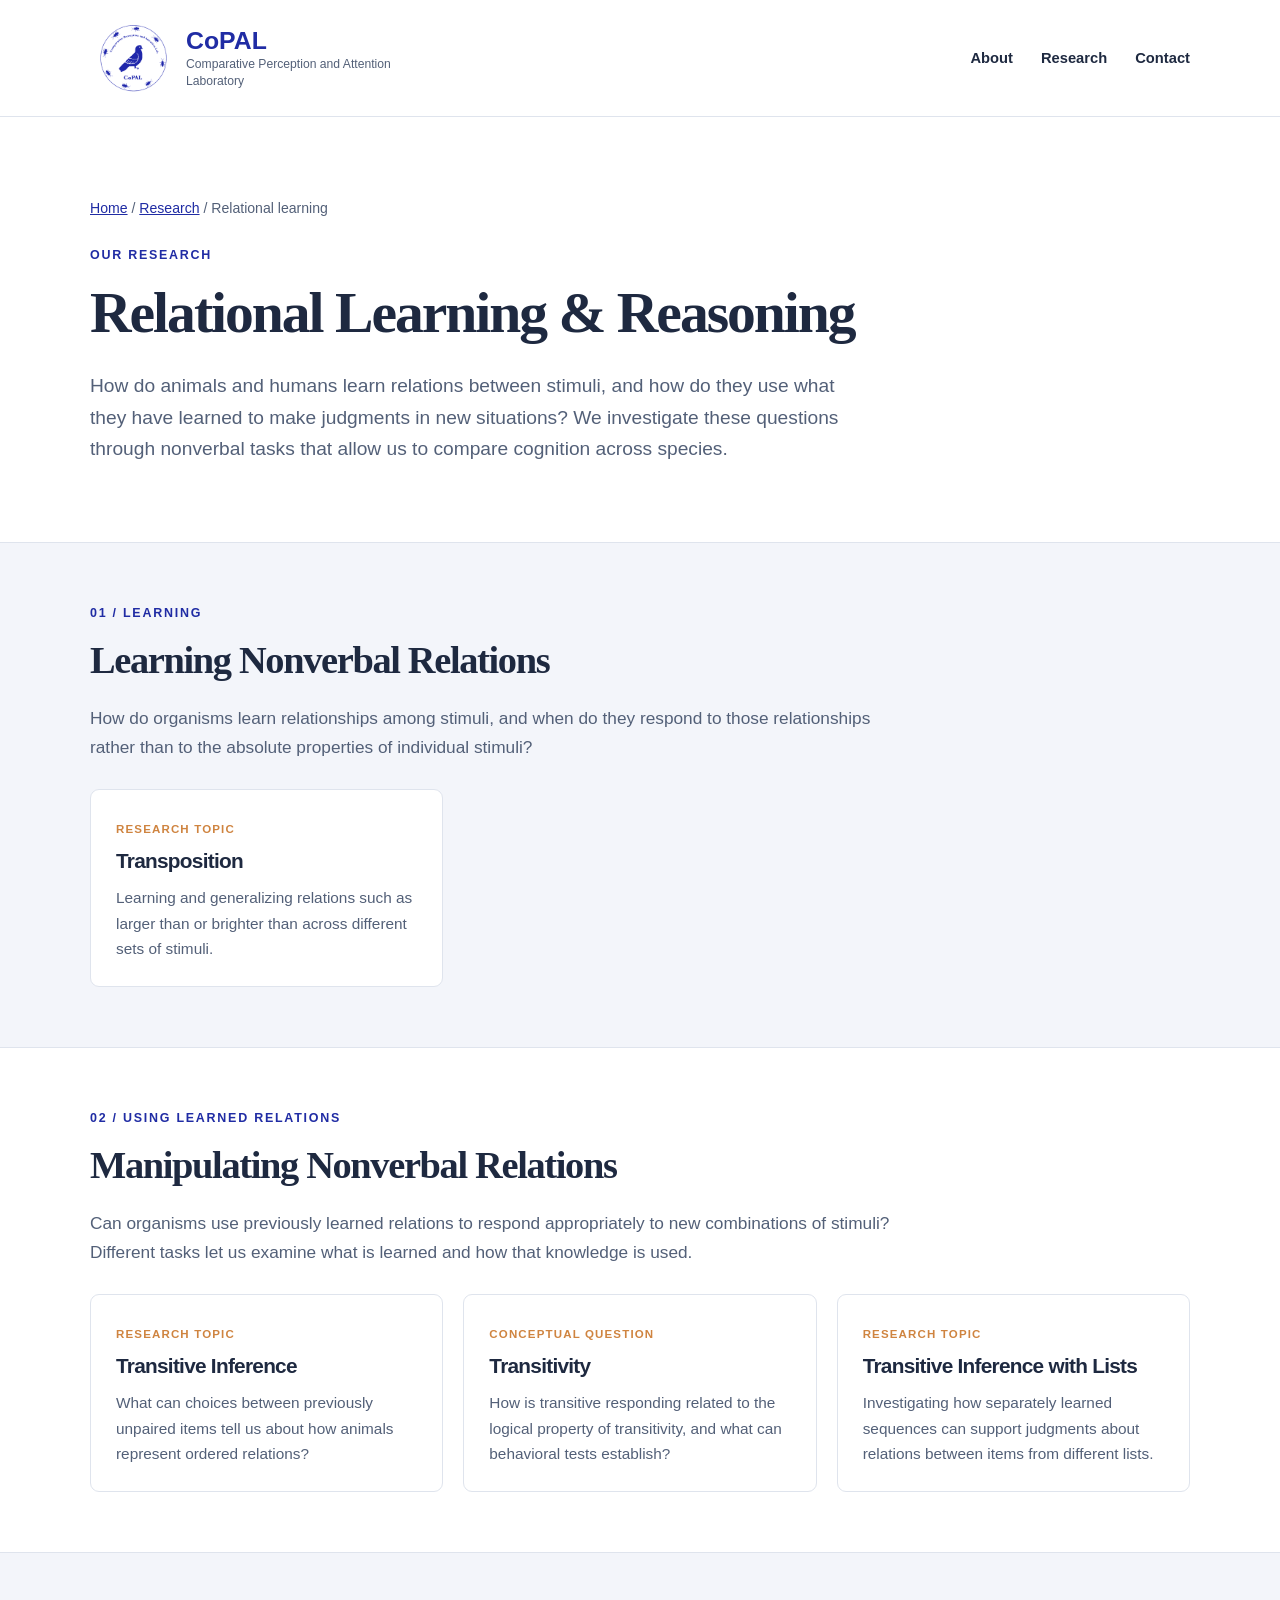
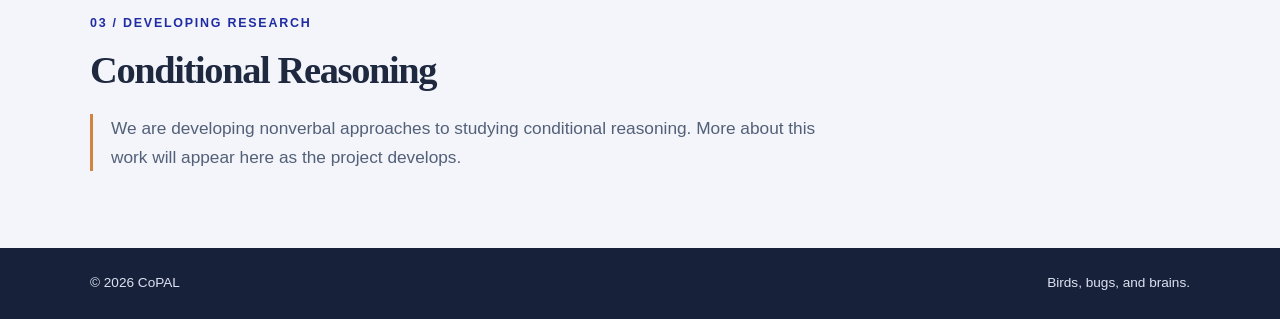
==== relational-learning.html @ 9eddc349 "Relational learning research page" ====
<!doctype html>
<html lang="en">
<head>
  <meta charset="utf-8">
  <meta name="viewport" content="width=device-width, initial-scale=1">
  <meta name="description" content="Explore CoPAL research on learning and using nonverbal relations, including transposition, transitive inference, transitivity, and list linking.">
  <title>Relational Learning &amp; Reasoning | CoPAL</title>
  <link rel="stylesheet" href="style.css">
  <style>
    /* Page-specific layout. The main colors and typography live in style.css. */
    .page-intro { padding-top: 66px; padding-bottom: 58px; }
    .page-intro h1 { max-width: 850px; }
    .page-intro .intro { max-width: 780px; }
    .breadcrumb { font-size: .88rem; margin-bottom: 25px; color: var(--muted); }
    .breadcrumb a { color: var(--blue); }
    .topic-section { padding: 60px 0; border-top: 1px solid var(--line); }
    .topic-section:nth-of-type(even) { background: var(--mist); }
    .topic-lead { max-width: 800px; color: var(--muted); font-size: 1.08rem; }
    .project-grid { display: grid; grid-template-columns: repeat(3, minmax(0, 1fr)); gap: 20px; margin-top: 28px; }
    .project-card { border: 1px solid var(--line); background: white; border-radius: 9px; padding: 25px; }
    .project-card h3 { margin: 8px 0 12px; }
    .project-card p { color: var(--muted); font-size: .96rem; margin: 0; }
    .project-label { color: var(--accent); text-transform: uppercase; letter-spacing: .1em; font-size: .72rem; font-weight: 800; }
    .project-card.single { max-width: 650px; }
    .coming-soon { border-left: 3px solid var(--accent); padding-left: 18px; max-width: 760px; }
    @media (max-width: 760px) { .page-intro { padding-top: 40px; padding-bottom: 40px; } .topic-section { padding: 42px 0; } .project-grid { grid-template-columns: 1fr; } }
  </style>
</head>
<body>
  <a class="skip-link" href="#main">Skip to content</a>
  <header class="site-header">
    <div class="container header-inner">
      <a class="brand" href="index.html" aria-label="CoPAL home">
        <img src="images/copal-logo.png" alt="CoPAL logo with pigeon and cockroaches" width="82" height="82">
        <span><strong>CoPAL</strong><small>Comparative Perception and Attention Laboratory</small></span>
      </a>
      <nav aria-label="Main navigation">
        <a href="index.html#about">About</a>
        <a href="index.html#research" aria-current="page">Research</a>
        <a href="index.html#contact">Contact</a>
      </nav>
    </div>
  </header>
  <main id="main">
    <section class="container page-intro">
      <p class="breadcrumb"><a href="index.html">Home</a> / <a href="index.html#research">Research</a> / Relational learning</p>
      <p class="eyebrow">Our research</p>
      <h1>Relational Learning &amp; Reasoning</h1>
      <p class="intro">How do animals and humans learn relations between stimuli, and how do they use what they have learned to make judgments in new situations? We investigate these questions through nonverbal tasks that allow us to compare cognition across species.</p>
    </section>

    <section class="topic-section" aria-labelledby="learning-title">
      <div class="container">
        <p class="eyebrow">01 / Learning</p>
        <h2 id="learning-title">Learning Nonverbal Relations</h2>
        <p class="topic-lead">How do organisms learn relationships among stimuli, and when do they respond to those relationships rather than to the absolute properties of individual stimuli?</p>
        <div class="project-grid">
          <article class="project-card single">
            <span class="project-label">Research topic</span>
            <h3>Transposition</h3>
            <p>Learning and generalizing relations such as larger than or brighter than across different sets of stimuli.</p>
          </article>
        </div>
      </div>
    </section>

    <section class="topic-section" aria-labelledby="using-title">
      <div class="container">
        <p class="eyebrow">02 / Using learned relations</p>
        <h2 id="using-title">Manipulating Nonverbal Relations</h2>
        <p class="topic-lead">Can organisms use previously learned relations to respond appropriately to new combinations of stimuli? Different tasks let us examine what is learned and how that knowledge is used.</p>
        <div class="project-grid">
          <article class="project-card">
            <span class="project-label">Research topic</span>
            <h3>Transitive Inference</h3>
            <p>What can choices between previously unpaired items tell us about how animals represent ordered relations?</p>
          </article>
          <article class="project-card">
            <span class="project-label">Conceptual question</span>
            <h3>Transitivity</h3>
            <p>How is transitive responding related to the logical property of transitivity, and what can behavioral tests establish?</p>
          </article>
          <article class="project-card">
            <span class="project-label">Research topic</span>
            <h3>Transitive Inference with Lists</h3>
            <p>Investigating how separately learned sequences can support judgments about relations between items from different lists.</p>
          </article>
        </div>
      </div>
    </section>

    <section class="topic-section" aria-labelledby="conditional-title">
      <div class="container">
        <p class="eyebrow">03 / Developing research</p>
        <h2 id="conditional-title">Conditional Reasoning</h2>
        <div class="coming-soon">
          <p class="topic-lead">We are developing nonverbal approaches to studying conditional reasoning. More about this work will appear here as the project develops.</p>
        </div>
      </div>
    </section>
  </main>
  <footer class="site-footer">
    <div class="container footer-inner"><span>© 2026 CoPAL</span><span>Birds, bugs, and brains.</span></div>
  </footer>
</body>
</html>
---- style.css ----
/* CoPAL website stylesheet
   Edit the colors in :root and the heading size in the h1 rule. */

:root {
    --ink:#1e2940;
    --blue:#202ca4;
    --muted:#536078;
    --paper:#fff;
    --mist:#f3f5fa;
    --line:#dfe4ed;
    --accent:#cf8440;
}

* {
    box-sizing:border-box;
}

html {
    scroll-behavior:smooth;
}

body {
    margin:0;
    background:var(--paper);
    color:var(--ink);
    font-family:Arial,Helvetica,sans-serif;
    line-height:1.65;
}

a {
    color:var(--blue);
}

a:focus-visible {
    outline:3px solid var(--accent);
    outline-offset:4px;
}

.container {
    width:min(1100px,calc(100% - 48px));
    margin:auto;
}

.narrow {
    max-width:800px;
}

.skip-link {
    position:absolute;
    left:-9999px;
    top:8px;
    background:white;
    padding:8px;
}

.skip-link:focus {
    left:12px;
    z-index:10;
}

.site-header {
    border-bottom:1px solid var(--line);
}

.header-inner {
    display:flex;
    align-items:center;
    justify-content:space-between;
    gap:24px;
    min-height:116px;
}

.brand {
    display:flex;
    align-items:center;
    gap:14px;
    text-decoration:none;
    color:var(--ink);
}

.brand img {
    object-fit:contain;
}

.brand strong {
    display:block;
    font-size:1.55rem;
    color:var(--blue);
    line-height:1.2;
}

.brand small {
    display:block;
    font-size:.76rem;
    line-height:1.4;
    max-width:240px;
    color:var(--muted);
}

nav {
    display:flex;
    flex-wrap:wrap;
    gap:28px;
}

nav a {
    text-decoration:none;
    font-weight:700;
    font-size:.92rem;
    color:var(--ink);
}

nav a:hover {
    color:var(--blue);
}

.hero {
    display:grid;
    grid-template-columns:1.15fr .85fr;
    gap:8%;
    align-items:center;
    padding-top:65px;
    padding-bottom:75px;
}

.eyebrow {
    color:var(--blue);
    font-size:.78rem;
    font-weight:800;
    text-transform:uppercase;
    letter-spacing:.14em;
    margin:0 0 14px;
}

h1,h2,h3 {
    line-height:1.15;
    letter-spacing:-.035em;
}

h1 {
    font-family:Georgia,serif;
    font-size:clamp(2.5rem,4.5vw,4.5rem);
    margin:0 0 24px;
}

h1 em {
    font-style:italic;
    color:var(--blue);
}

.intro {
    font-size:1.2rem;
    color:var(--muted);
    max-width:590px;
}

.primary-link {
    display:inline-block;
    margin-top:18px;
    padding:12px 22px;
    background:var(--blue);
    color:white;
    border-radius:6px;
    text-decoration:none;
    font-weight:700;
}

.primary-link:hover {
    background:#141c73;
}

.hero-photo {
    margin:0;
    position:relative;
}

.hero-photo img {
    display:block;
    width:100%;
    height:470px;
    object-fit:cover;
    object-position:center 38%;
    border-radius:10px;
}

.hero-photo figcaption {
    text-align:right;
    font-size:.8rem;
    color:var(--muted);
    margin-top:9px;
}

.section {
    padding-top:75px;
    padding-bottom:80px;
}

.section-muted {
    background:var(--mist);
}

h2 {
    font-family:Georgia,serif;
    font-size:clamp(2rem,3vw,2.8rem);
    margin:0 0 22px;
}

.section p {
    font-size:1.08rem;
}

.research-grid {
    display:grid;
    grid-template-columns:repeat(3,1fr);
    gap:20px;
    margin-top:30px;
}

.research-card {
    border:1px solid var(--line);
    border-radius:9px;
    padding:26px;
    background:white;
}

.card-number {
    font-size:.8rem;
    font-weight:800;
    color:var(--accent);
}

h3 {
    font-size:1.3rem;
    margin:14px 0;
}

.research-card p {
    color:var(--muted);
    font-size:.96rem;
    margin-bottom:0;
}

.section-note {
    color:var(--muted);
    font-size:.9rem!important;
    margin-top:28px;
}

.site-footer {
    background:#17213a;
    color:#dce2f1;
    padding:24px 0;
    font-size:.85rem;
}

.footer-inner {
    display:flex;
    justify-content:space-between;
    gap:15px;
}

@media(max-width:760px) {
    .header-inner {
        align-items:flex-start;
        flex-direction:column;
        padding:16px 0;
        gap:12px;
    }

    .brand img {
        width:66px;
        height:66px;
    }

    nav {
        gap:20px;
        padding:4px 0 8px;
    }

    .hero {
        grid-template-columns:1fr;
        gap:32px;
        padding-top:44px;
        padding-bottom:52px;
    }

    .hero-photo img {
        height:360px;
        object-position:center 38%;
    }

    .research-grid {
        grid-template-columns:1fr;
    }

    .section {
        padding-top:55px;
        padding-bottom:60px;
    }

    .footer-inner {
        flex-direction:column;
    }

}
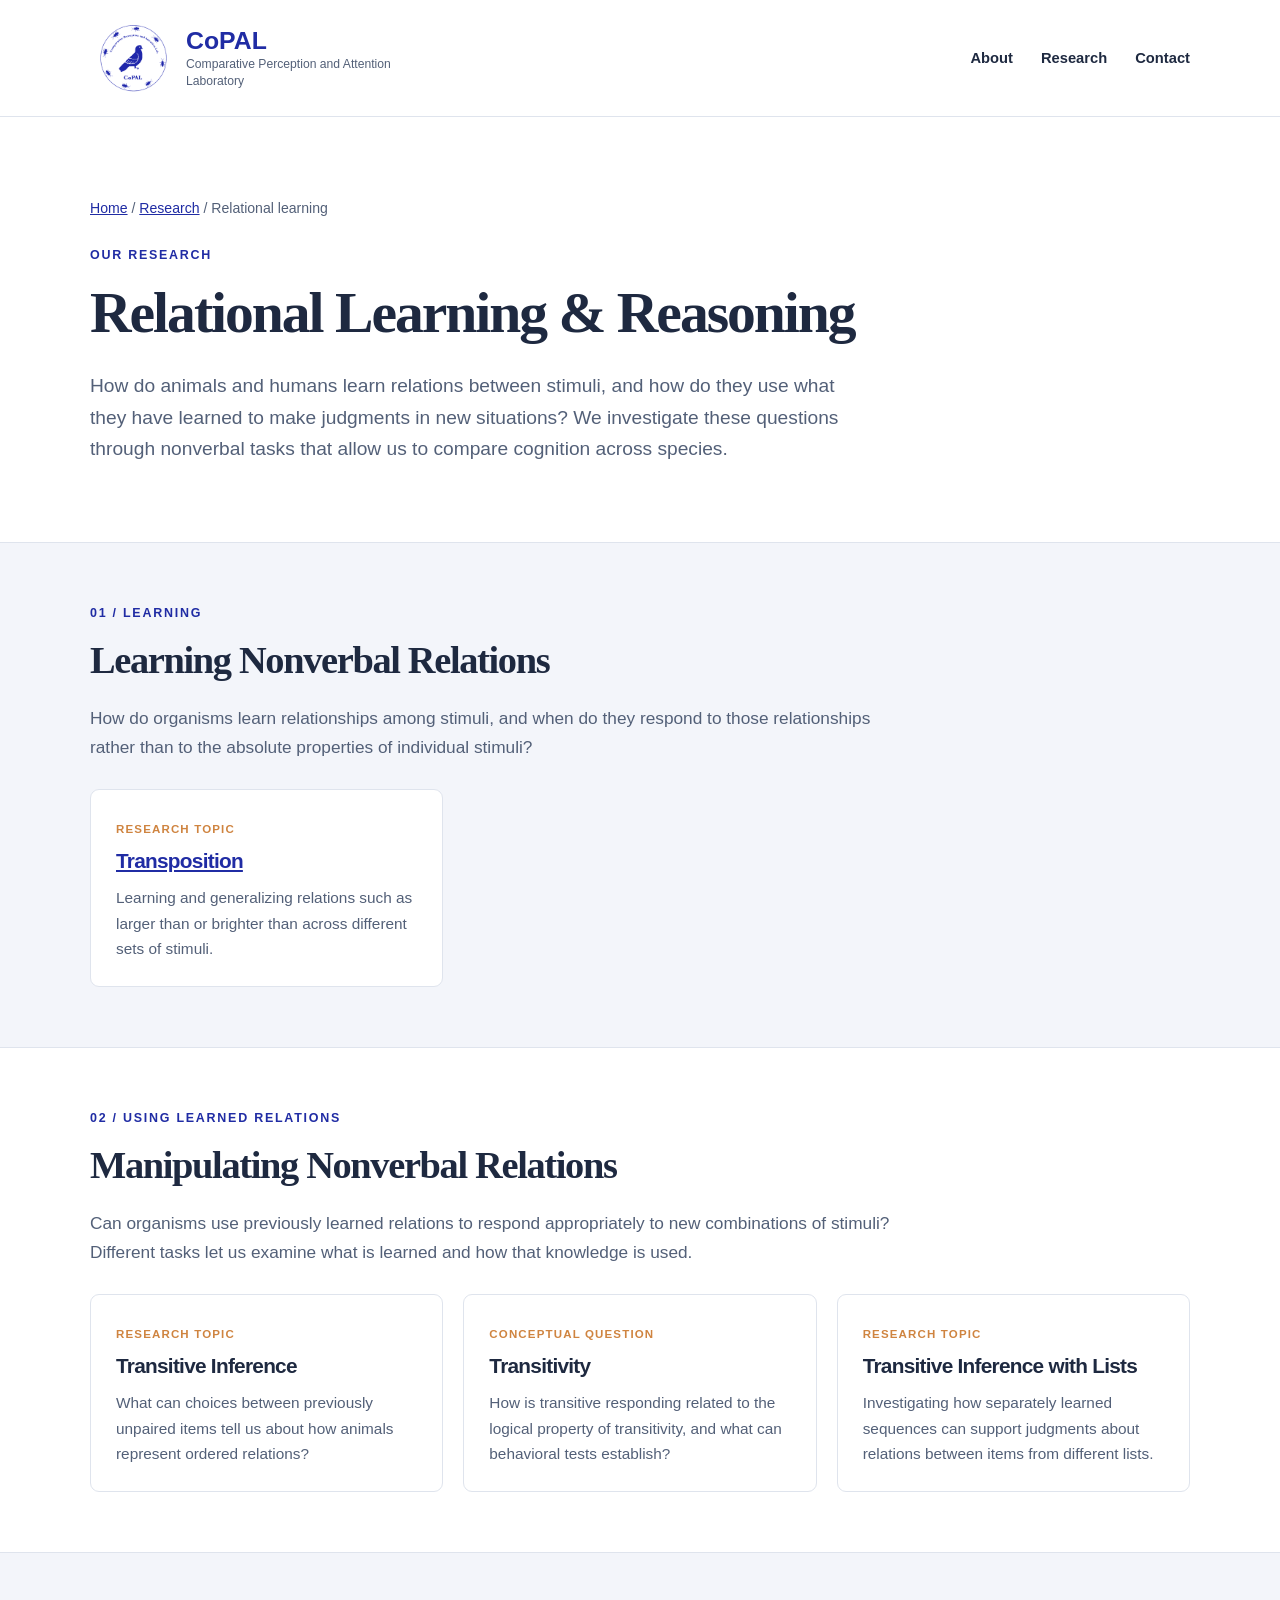
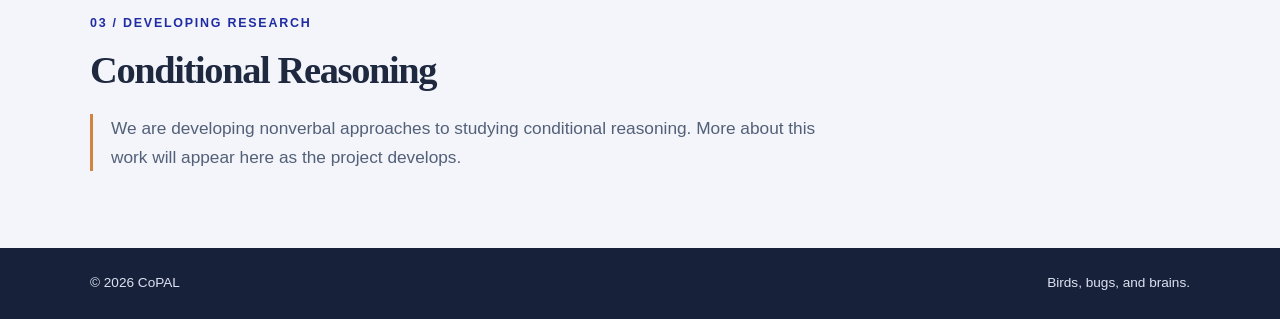
==== commit e2df6201: "Update Transposition heading to be a link" ====
--- a/relational-learning.html
+++ b/relational-learning.html
@@ -57,7 +57,7 @@
         <div class="project-grid">
           <article class="project-card single">
             <span class="project-label">Research topic</span>
-            <h3>Transposition</h3>
+            <h3><a href="transposition.html">Transposition</a></h3>
             <p>Learning and generalizing relations such as larger than or brighter than across different sets of stimuli.</p>
           </article>
         </div>
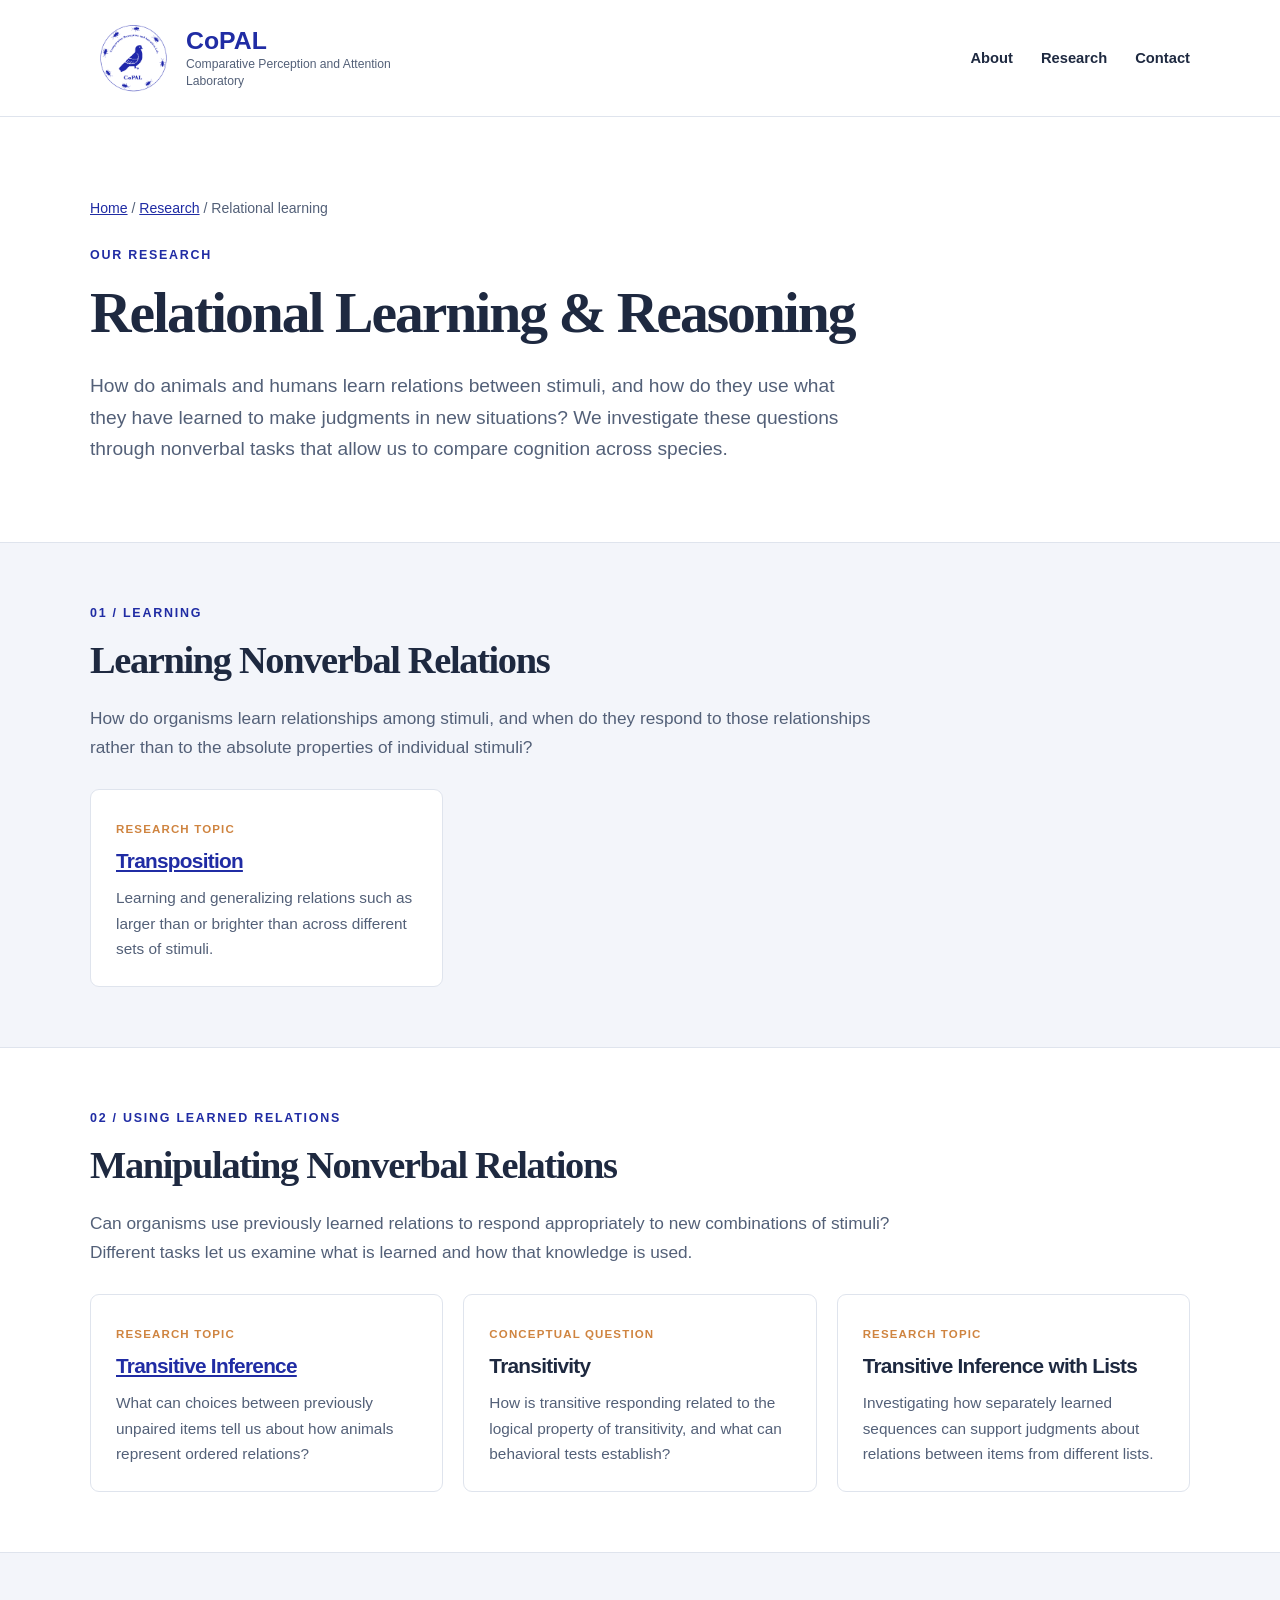
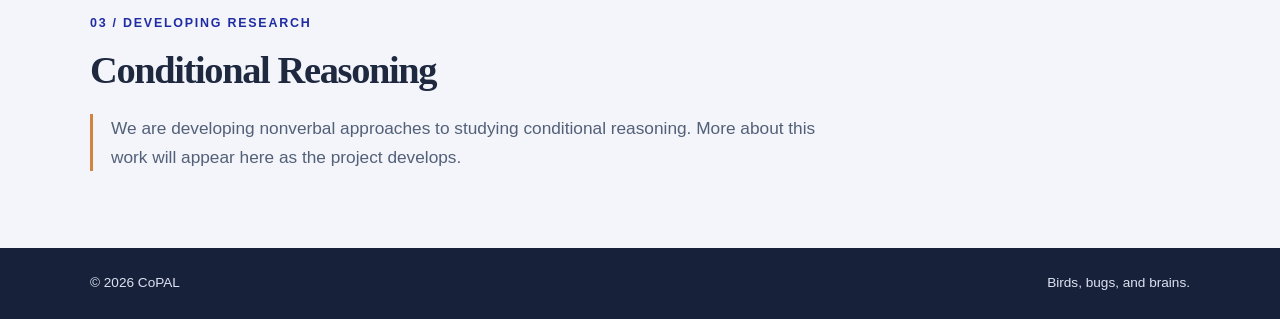
==== commit 5c2bd705: "Link Transitive Inference to its dedicated page" ====
--- a/relational-learning.html
+++ b/relational-learning.html
@@ -72,7 +72,7 @@
         <div class="project-grid">
           <article class="project-card">
             <span class="project-label">Research topic</span>
-            <h3>Transitive Inference</h3>
+            <h3><a href="transitive-inference.html">Transitive Inference</a></h3>
             <p>What can choices between previously unpaired items tell us about how animals represent ordered relations?</p>
           </article>
           <article class="project-card">
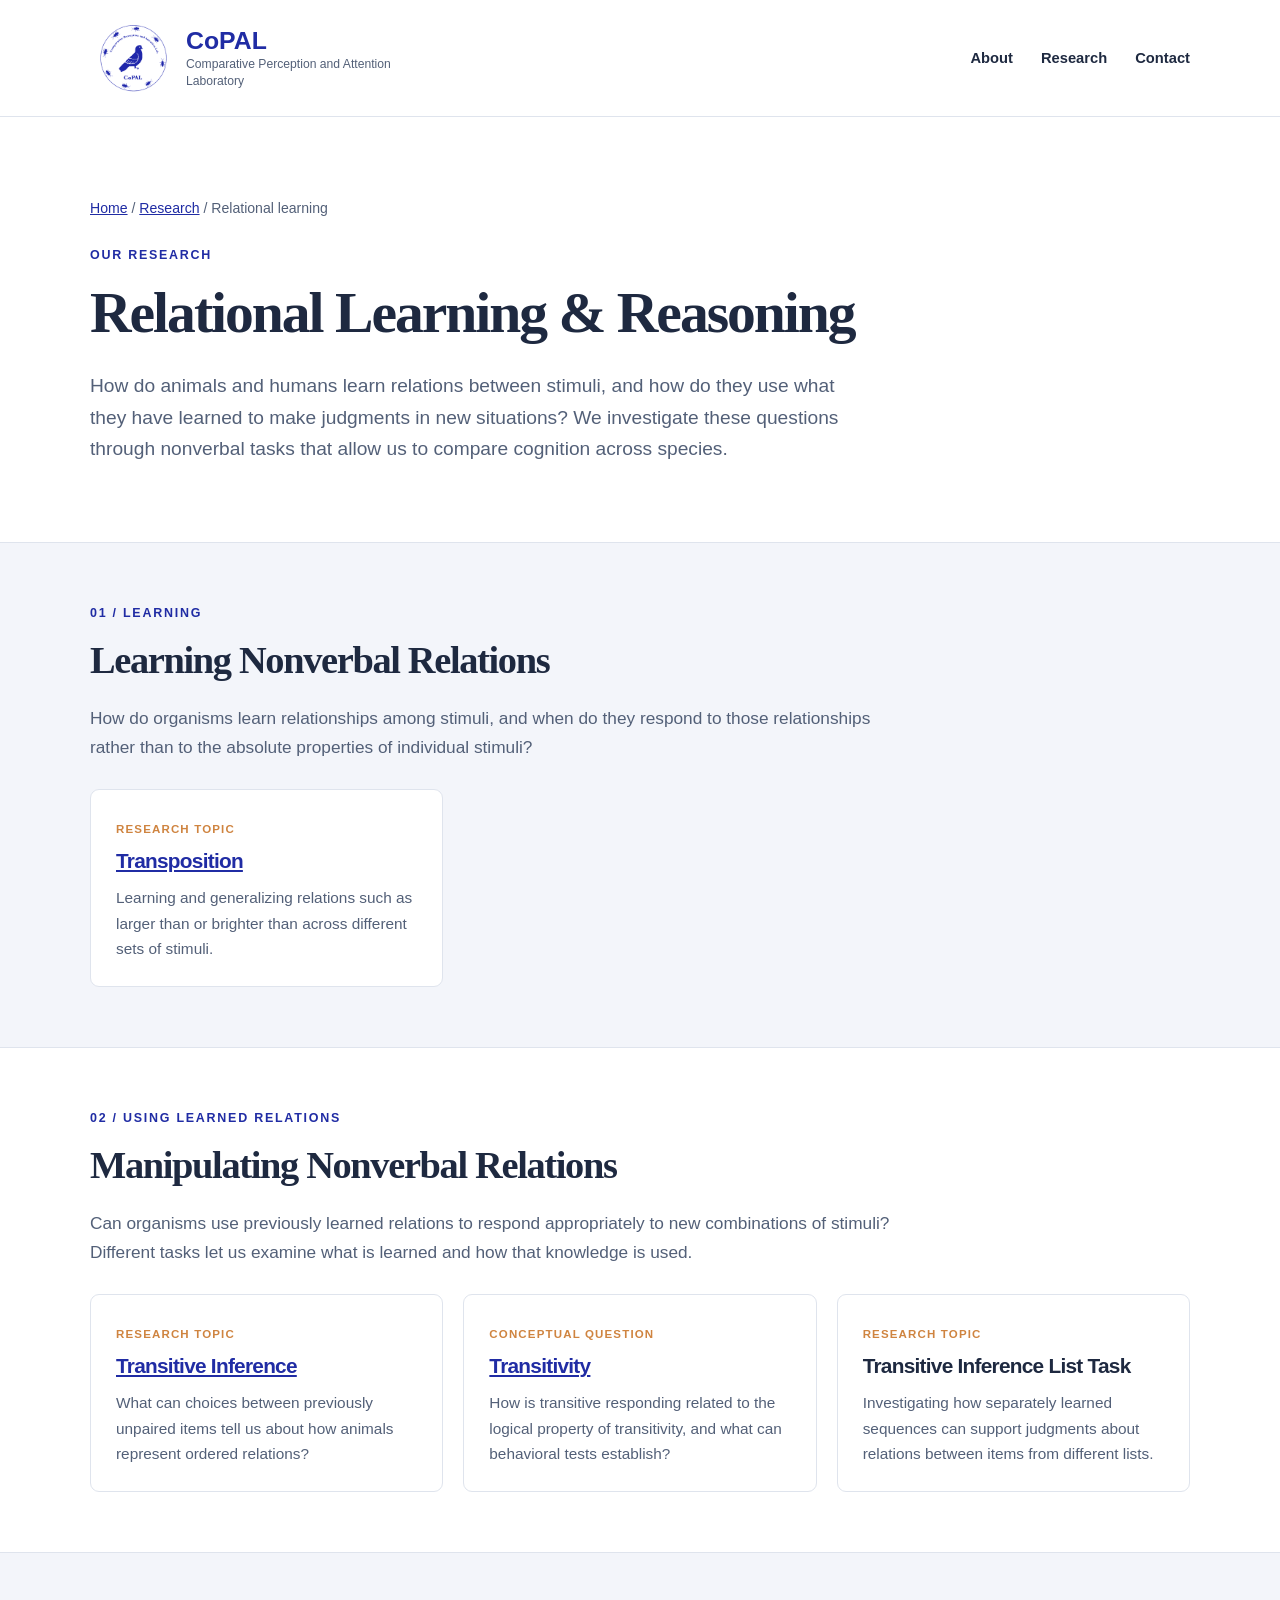
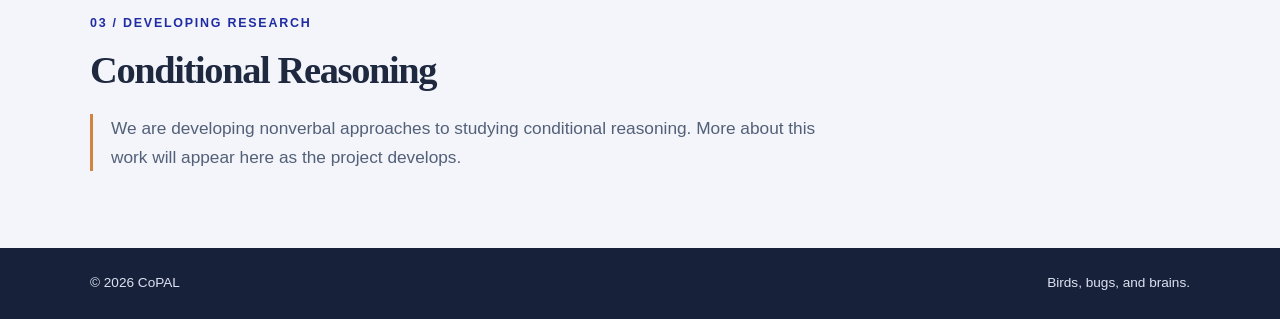
==== commit 97270845: "Update headings for transitivity and inference task" ====
--- a/relational-learning.html
+++ b/relational-learning.html
@@ -77,12 +77,12 @@
           </article>
           <article class="project-card">
             <span class="project-label">Conceptual question</span>
-            <h3>Transitivity</h3>
+            <h3><a href="transitivity.html">Transitivity</a></h3>
             <p>How is transitive responding related to the logical property of transitivity, and what can behavioral tests establish?</p>
           </article>
           <article class="project-card">
             <span class="project-label">Research topic</span>
-            <h3>Transitive Inference with Lists</h3>
+            <h3>Transitive Inference List Task</h3>
             <p>Investigating how separately learned sequences can support judgments about relations between items from different lists.</p>
           </article>
         </div>
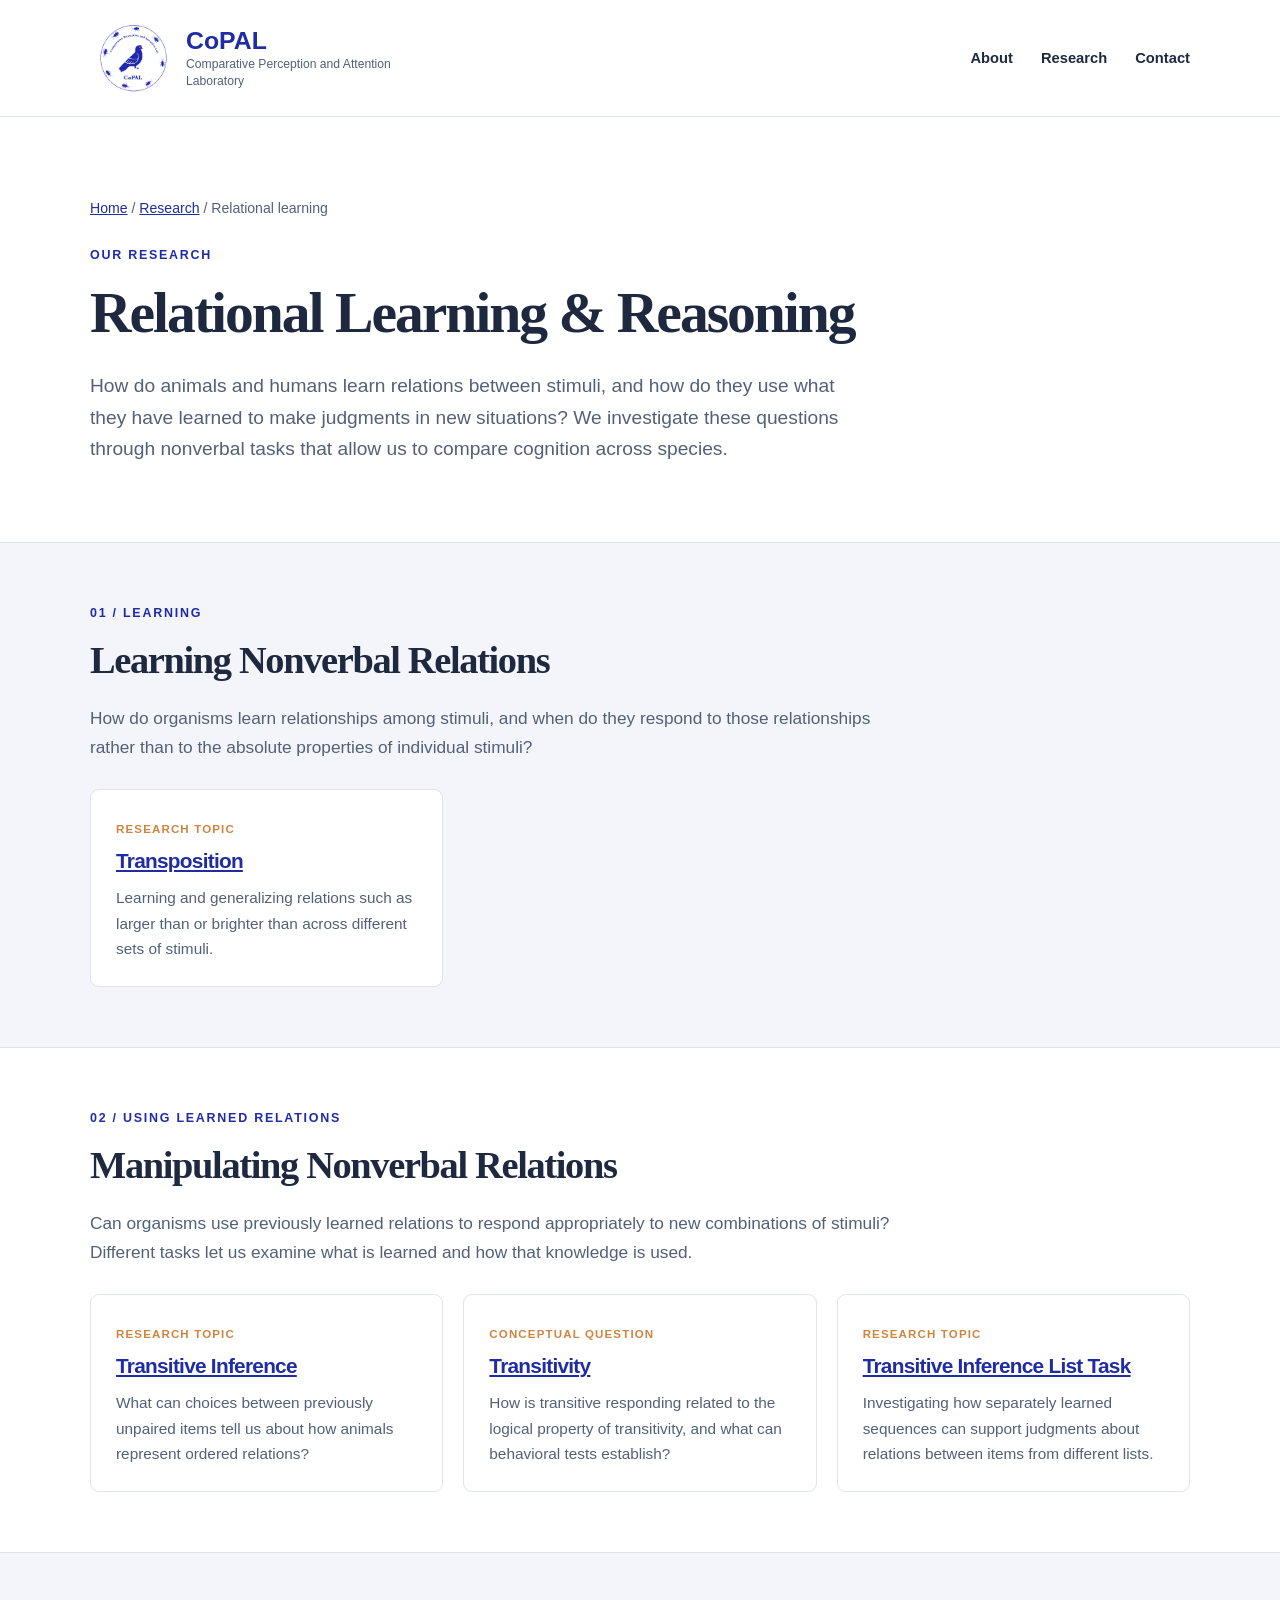
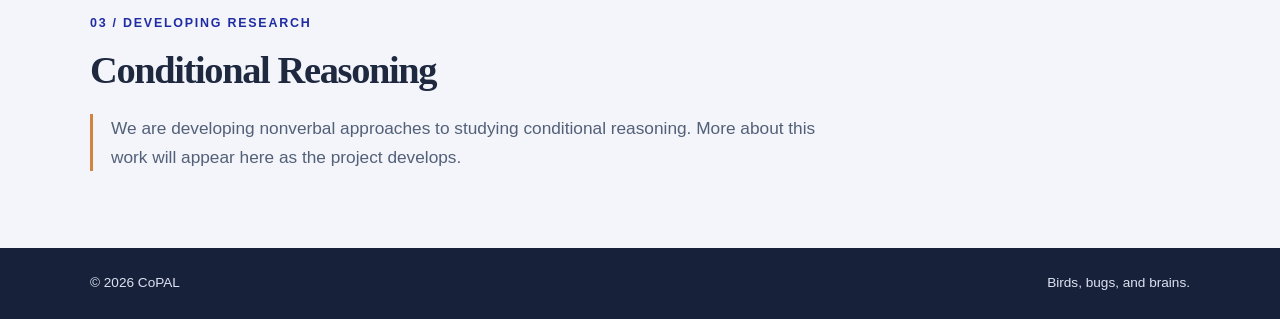
==== commit f787dedd: "TIL task page" ====
--- a/relational-learning.html
+++ b/relational-learning.html
@@ -82,7 +82,7 @@
           </article>
           <article class="project-card">
             <span class="project-label">Research topic</span>
-            <h3>Transitive Inference List Task</h3>
+            <h3><a href="transitive-inference-list-task.html">Transitive Inference List Task</a></h3>
             <p>Investigating how separately learned sequences can support judgments about relations between items from different lists.</p>
           </article>
         </div>
